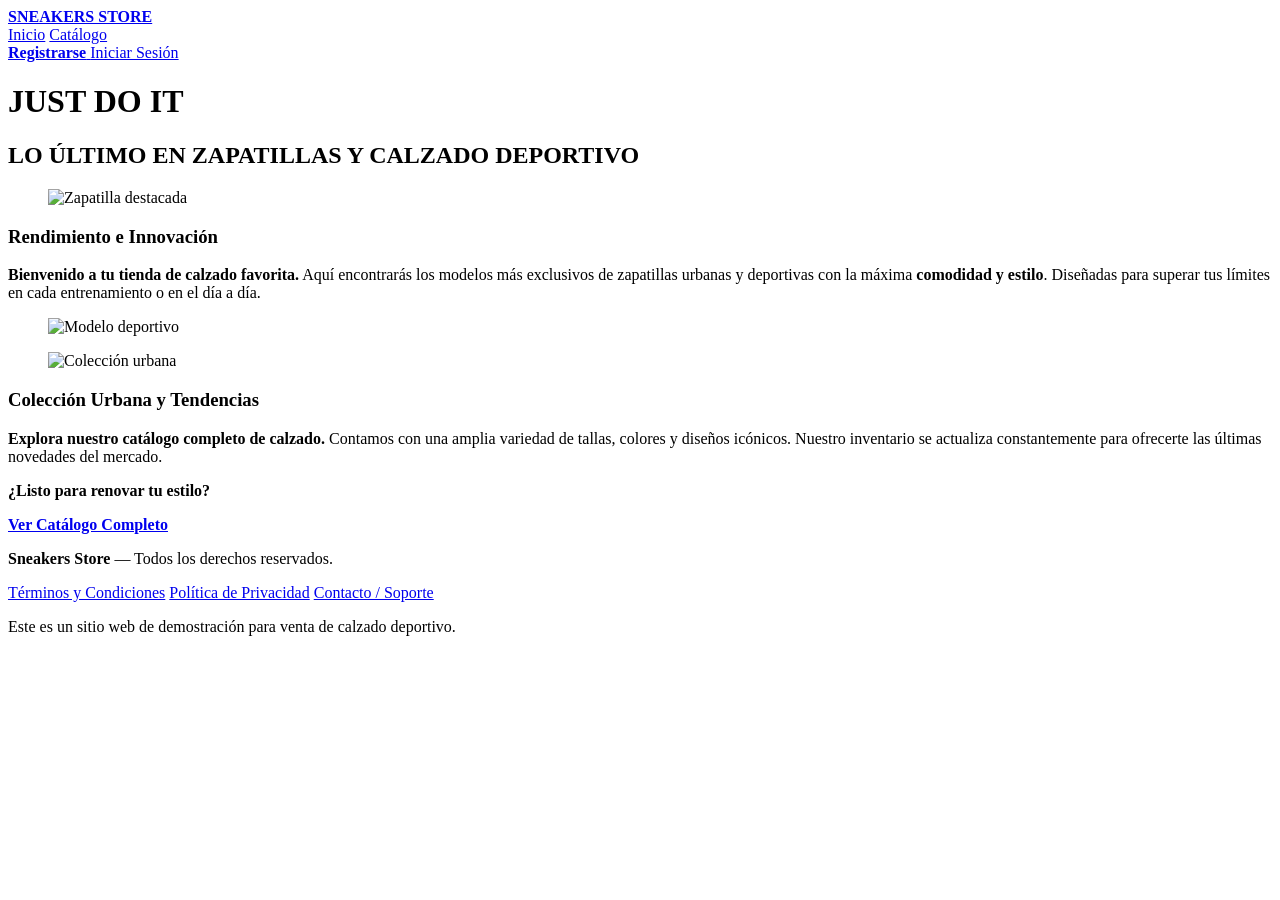
==== index.html @ 711deb2b "agrege pages, scripts, stilos , imagenes" ====
<!DOCTYPE html>
<html lang="es">

<head>
  <meta charset="UTF-8">
  <meta name="viewport" content="width=device-width, initial-scale=1.0">
  <title>SNEAKERS STORE - Zapatillas Urbanas y Deportivas</title>
  <link rel="stylesheet" href="styles/bulma.css">
  <link rel="stylesheet" href="styles/estilos.css">
</head>

<body>

  <header class="section pb-2">

    <!-- Barra de navegación superior -->
    <nav class="navbar" role="navigation" aria-label="main navigation">
      <div class="navbar-brand">
        <a class="navbar-item" href="index.html">
          <strong>SNEAKERS STORE</strong>
        </a>
      </div>

      <div class="navbar-menu is-active">
        <div class="navbar-start">
          <a href="index.html" class="navbar-item">Inicio</a>
          <a href="pages/tienda.html" class="navbar-item">Catálogo</a>
        </div>

        <div class="navbar-end">  
          <div class="buttons">
            <!-- Botón de Registro -->
            <a href="pages/register.html" class="button is-dark">
              <strong>Registrarse</strong>
            </a>
            <!-- Botón de Ingreso -->
            <a href="pages/login.html" class="button is-light">
              Iniciar Sesión
            </a>
          </div>
        </div>
      </div>
    </nav>

    <div class="mt-4">
      <h1 class="title has-text-dark has-text-centered is-size-1">
        JUST DO IT
      </h1>
      <h2 class="subtitle has-text-centered has-text-grey">
        LO ÚLTIMO EN ZAPATILLAS Y CALZADO DEPORTIVO
      </h2>
    </div>

    <!-- Banner Principal -->
    <div class="column has-text-centered is-10 is-offset-1">
      <figure class="image is-inline-block">
        <img src="images/imagen1.webp" alt="Zapatilla destacada" style="max-width: 600px;">
      </figure>
    </div>

  </header>

  <main class="container px-4">

    <!-- Primer Bloque: Texto a la izquierda, Imagen a la derecha -->
    <div class="columns is-vcentered my-5">
      <div class="column is-6">
        <div class="field">
          <h3 class="title is-4">Rendimiento e Innovación</h3>
          <p class="is-size-5">
            <strong>Bienvenido a tu tienda de calzado favorita.</strong>
            Aquí encontrarás los modelos más exclusivos de zapatillas urbanas y deportivas con la máxima
            <strong class="has-text-danger">comodidad y estilo</strong>. Diseñadas para superar tus límites
            en cada entrenamiento o en el día a día.
          </p>
        </div>
      </div>

      <div class="column is-6">
        <figure class="image is-4by3">
          <img src="images/imagen2.webp" alt="Modelo deportivo">
        </figure>
      </div>
    </div>

    <!-- Segundo Bloque: Imagen a la izquierda, Texto a la derecha -->
    <div class="columns is-vcentered my-5">
      <div class="column is-6">
        <figure class="image is-4by3">
          <img src="images/chaos.webp" alt="Colección urbana">
        </figure>
      </div>

      <div class="column is-6">
        <div class="field">
          <h3 class="title is-4">Colección Urbana y Tendencias</h3>
          <p class="is-size-5">
            <strong>Explora nuestro catálogo completo de calzado.</strong>
            Contamos con una amplia variedad de tallas, colores y diseños icónicos. Nuestro inventario se actualiza constantemente para ofrecerte las últimas novedades del mercado.
          </p>
        </div>
      </div>
    </div>

    <!-- Llamado a la acción -->
    <div class="columns is-centered my-6">
      <div class="column is-6 has-text-centered">
        <p class="mb-4 is-size-4">
          <strong>¿Listo para renovar tu estilo?</strong>
        </p>

        <div class="buttons is-centered">
          <a href="pages/tienda.html" class="button is-dark is-large is-rounded">
            <strong>Ver Catálogo Completo</strong>
          </a>
        </div>
      </div>
    </div>

  </main>

  <footer class="footer mt-6">
    <div class="content has-text-centered">
      <p>
        <strong>Sneakers Store</strong> — Todos los derechos reservados.
      </p>

      <!-- Enlaces directos -->
      <div class="buttons is-centered mt-2">
        <a class="button is-small is-ghost" href="#">Términos y Condiciones</a>
        <a class="button is-small is-ghost" href="#">Política de Privacidad</a>
        <a class="button is-small is-ghost" href="#">Contacto / Soporte</a>
      </div>

      <p class="is-size-7 has-text-grey mt-2">
        Este es un sitio web de demostración para venta de calzado deportivo.
      </p>
    </div>
  </footer>

  <script src="scripts/scripts.js"></script>
</body>
</html>
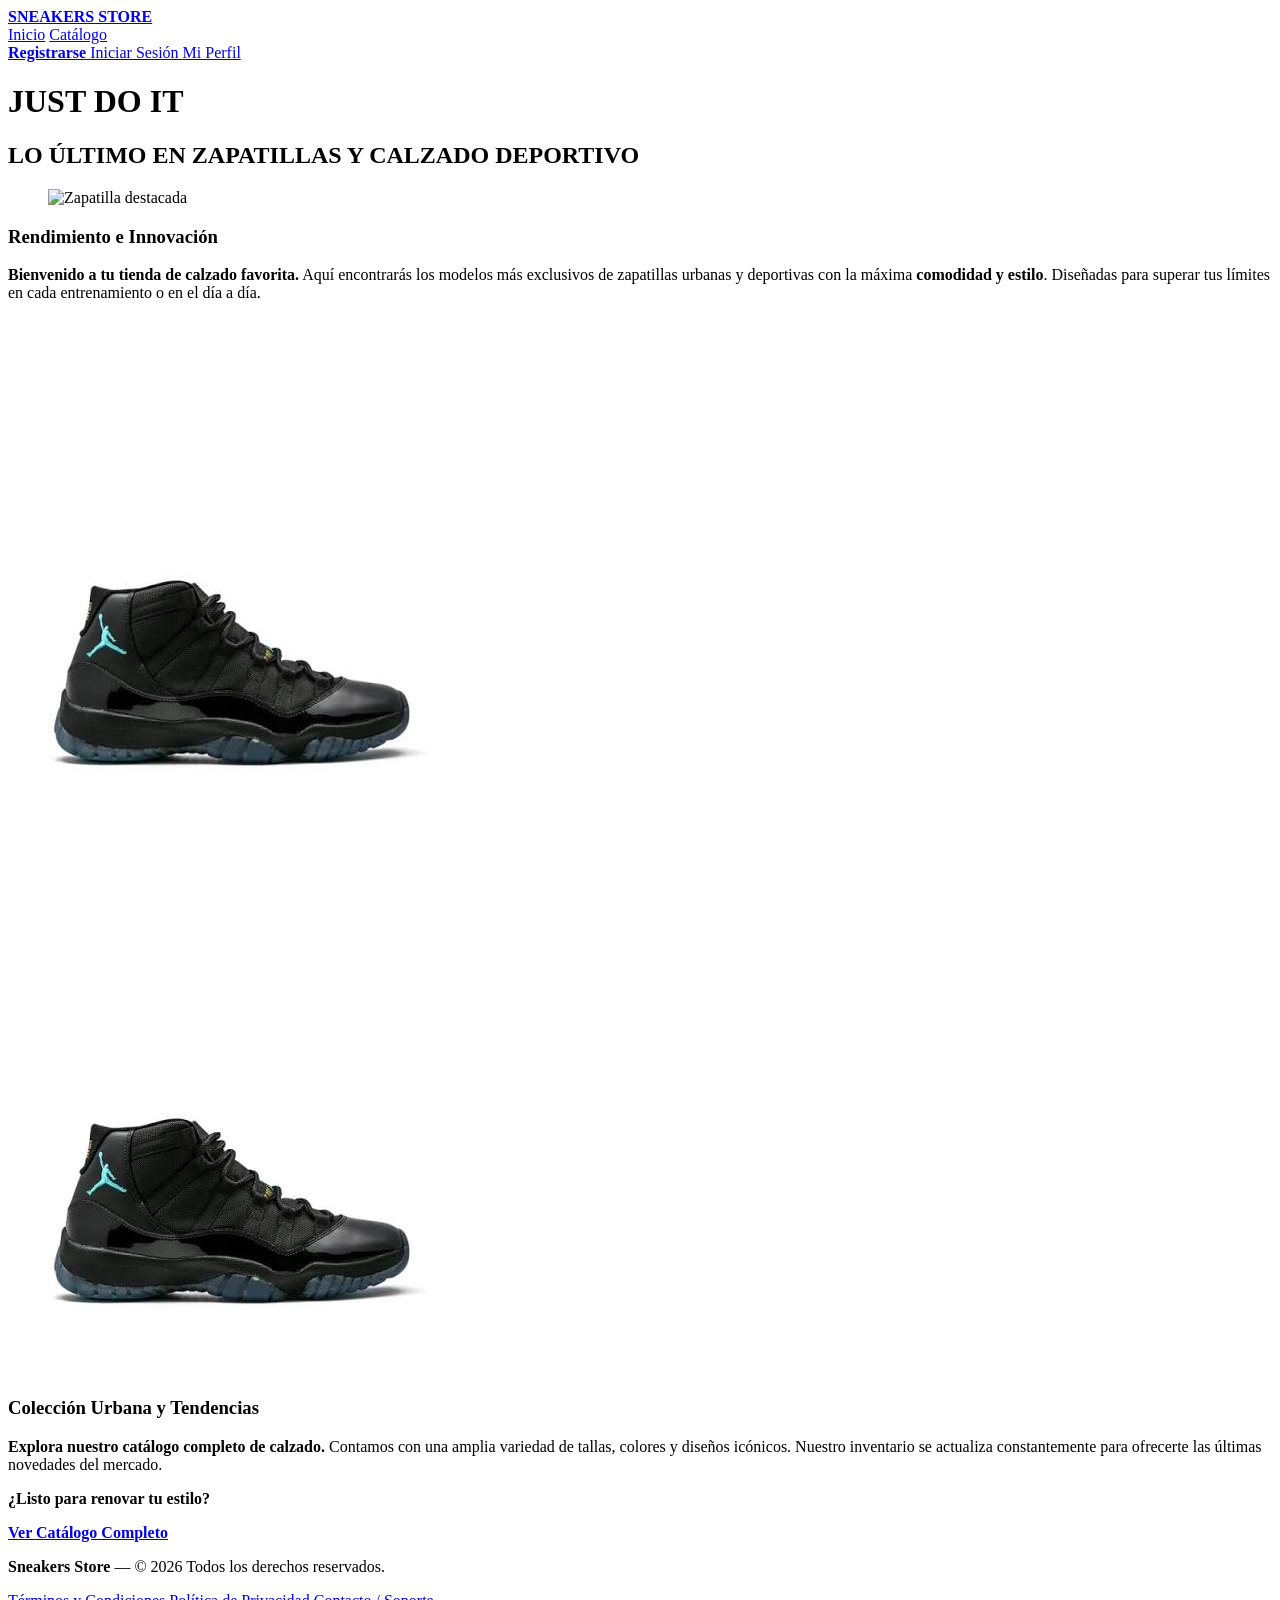
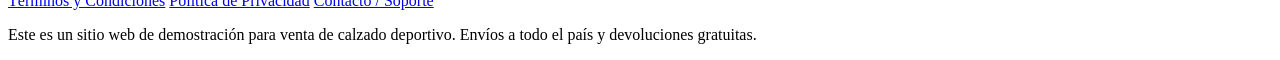
==== commit 5ab28f9f: "ajuste scripts" ====
--- a/index.html
+++ b/index.html
@@ -13,34 +13,7 @@
 
   <header class="section pb-2">
 
-    <!-- Barra de navegación superior -->
-    <nav class="navbar" role="navigation" aria-label="main navigation">
-      <div class="navbar-brand">
-        <a class="navbar-item" href="index.html">
-          <strong>SNEAKERS STORE</strong>
-        </a>
-      </div>
-
-      <div class="navbar-menu is-active">
-        <div class="navbar-start">
-          <a href="index.html" class="navbar-item">Inicio</a>
-          <a href="pages/tienda.html" class="navbar-item">Catálogo</a>
-        </div>
-
-        <div class="navbar-end">  
-          <div class="buttons">
-            <!-- Botón de Registro -->
-            <a href="pages/register.html" class="button is-dark">
-              <strong>Registrarse</strong>
-            </a>
-            <!-- Botón de Ingreso -->
-            <a href="pages/login.html" class="button is-light">
-              Iniciar Sesión
-            </a>
-          </div>
-        </div>
-      </div>
-    </nav>
+    <div id="header-container"></div>
 
     <div class="mt-4">
       <h1 class="title has-text-dark has-text-centered is-size-1">
@@ -78,7 +51,7 @@
 
       <div class="column is-6">
         <figure class="image is-4by3">
-          <img src="images/imagen2.webp" alt="Modelo deportivo">
+          <img src="../imagen/retro11.jpg" alt="Modelo deportivo">
         </figure>
       </div>
     </div>
@@ -87,7 +60,7 @@
     <div class="columns is-vcentered my-5">
       <div class="column is-6">
         <figure class="image is-4by3">
-          <img src="images/chaos.webp" alt="Colección urbana">
+          <img src="../imagen/retro11.jpg" alt="Colección urbana">
         </figure>
       </div>
 
@@ -119,25 +92,10 @@
 
   </main>
 
-  <footer class="footer mt-6">
-    <div class="content has-text-centered">
-      <p>
-        <strong>Sneakers Store</strong> — Todos los derechos reservados.
-      </p>
+  <div id="footer-container"></div>
 
-      <!-- Enlaces directos -->
-      <div class="buttons is-centered mt-2">
-        <a class="button is-small is-ghost" href="#">Términos y Condiciones</a>
-        <a class="button is-small is-ghost" href="#">Política de Privacidad</a>
-        <a class="button is-small is-ghost" href="#">Contacto / Soporte</a>
-      </div>
-
-      <p class="is-size-7 has-text-grey mt-2">
-        Este es un sitio web de demostración para venta de calzado deportivo.
-      </p>
-    </div>
-  </footer>
-
+  <script src="scripts/header.js"></script>
+  <script src="scripts/footer.js"></script>
   <script src="scripts/scripts.js"></script>
 </body>
 </html>
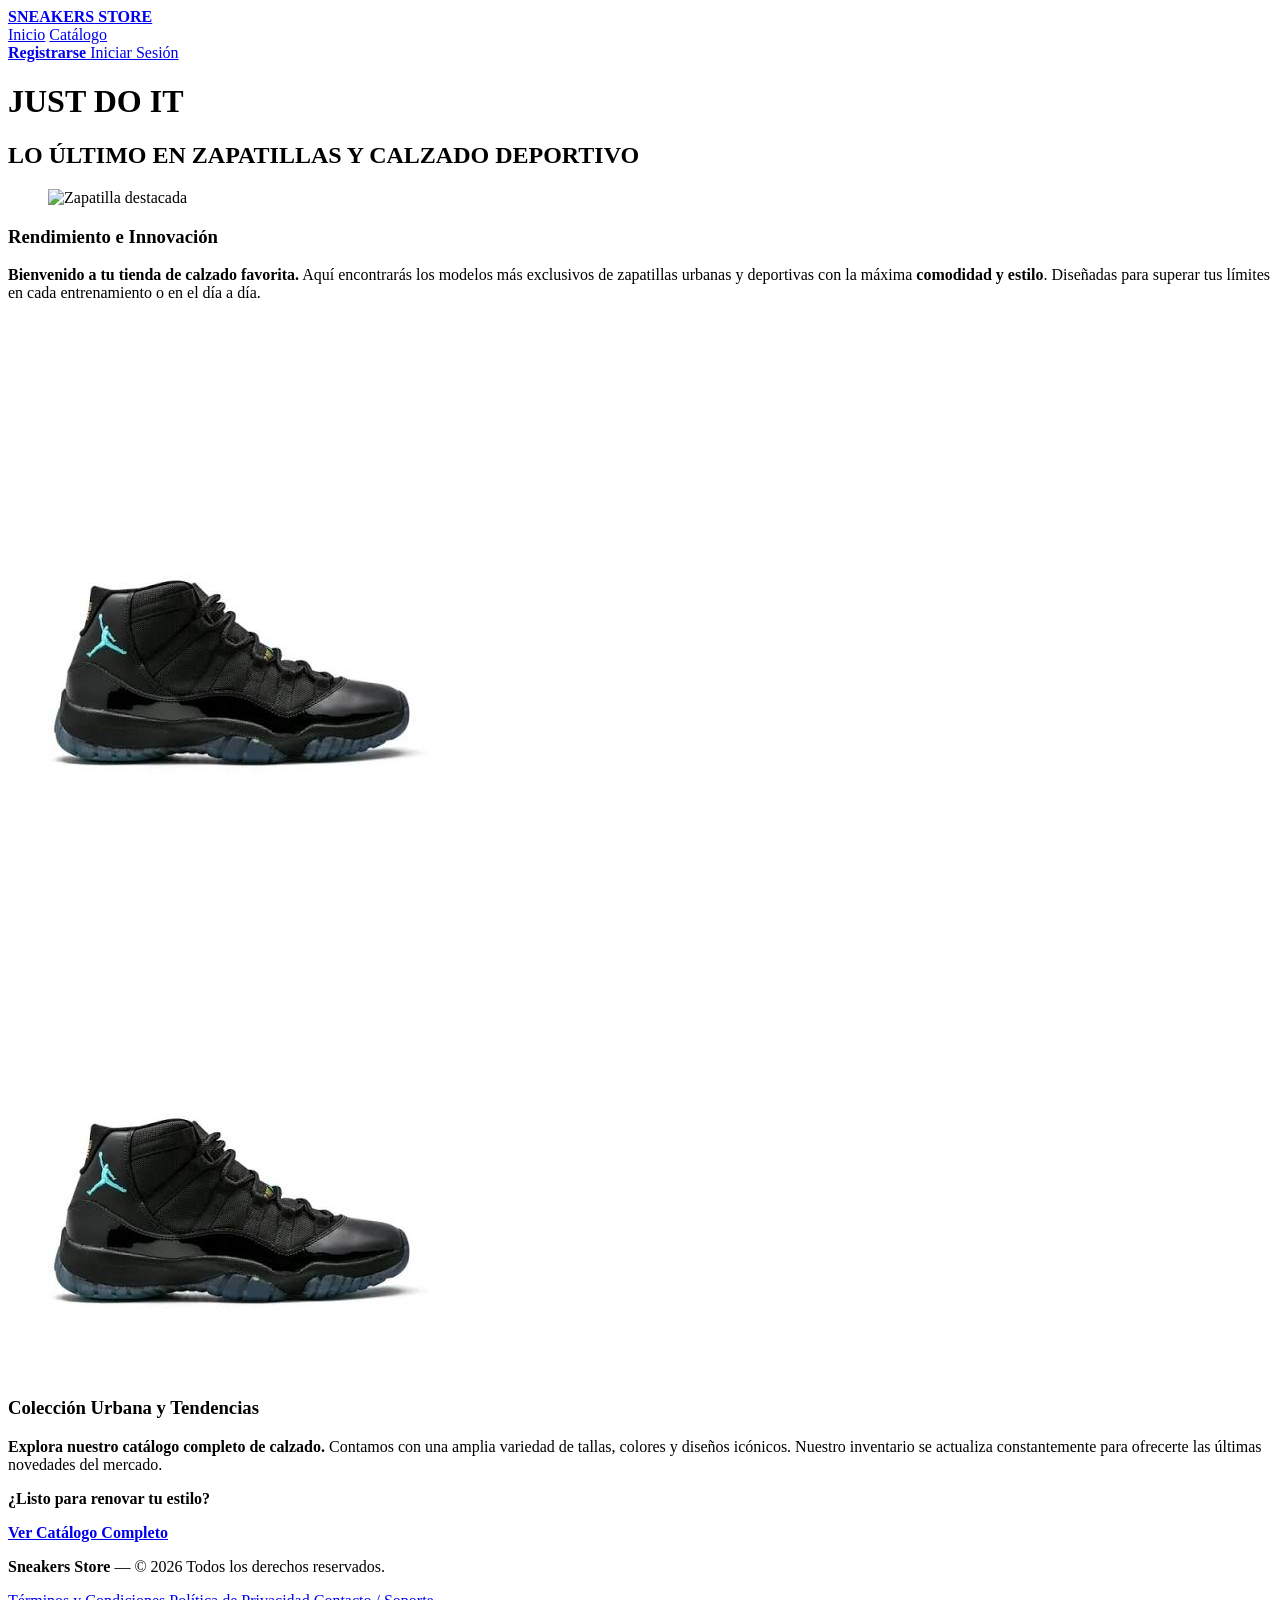
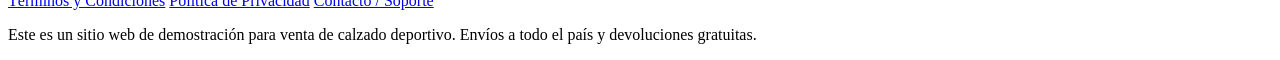
==== commit 968b1eab: "ajuste de json" ====
--- a/index.html
+++ b/index.html
@@ -51,7 +51,7 @@
 
       <div class="column is-6">
         <figure class="image is-4by3">
-          <img src="../imagen/retro11.jpg" alt="Modelo deportivo">
+          <img src="../imagenes/retro11.jpg" alt="Modelo deportivo">
         </figure>
       </div>
     </div>
@@ -60,7 +60,7 @@
     <div class="columns is-vcentered my-5">
       <div class="column is-6">
         <figure class="image is-4by3">
-          <img src="../imagen/retro11.jpg" alt="Colección urbana">
+          <img src="../imagenes/retro11.jpg" alt="Colección urbana">
         </figure>
       </div>
 
@@ -94,8 +94,8 @@
 
   <div id="footer-container"></div>
 
-  <script src="scripts/header.js"></script>
-  <script src="scripts/footer.js"></script>
+  <script src="components/header.js"></script>
+  <script src="components/footer.js"></script>
   <script src="scripts/scripts.js"></script>
 </body>
 </html>
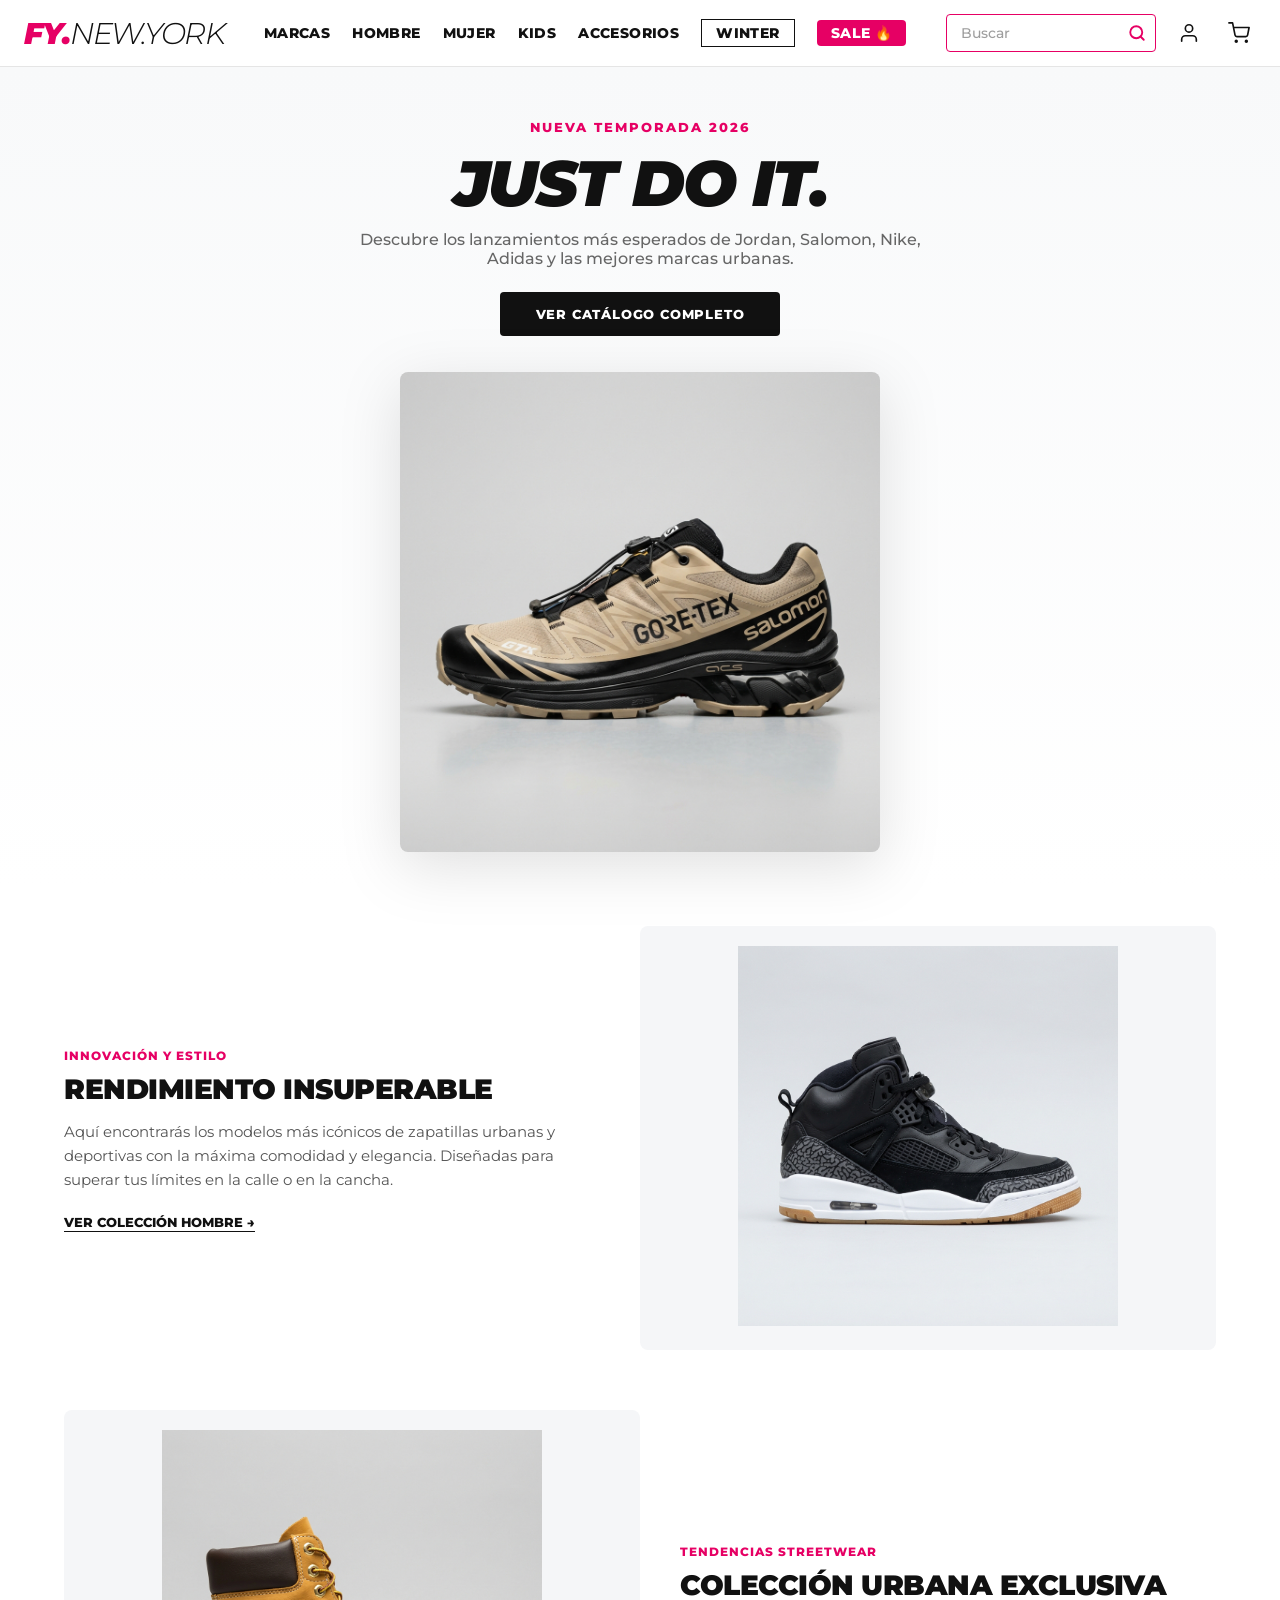
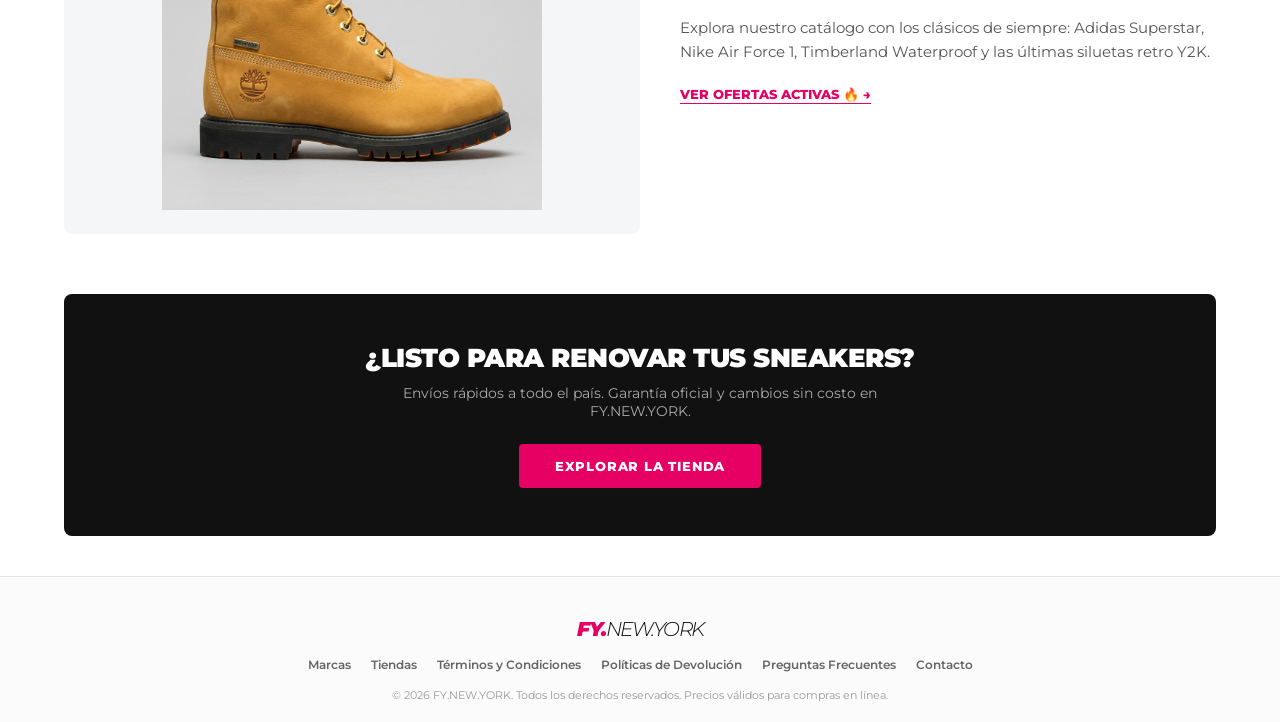
==== commit 0e2bde57: "le cambuie el formato" ====
--- a/index.html
+++ b/index.html
@@ -4,94 +4,89 @@
 <head>
   <meta charset="UTF-8">
   <meta name="viewport" content="width=device-width, initial-scale=1.0">
-  <title>SNEAKERS STORE - Zapatillas Urbanas y Deportivas</title>
-  <link rel="stylesheet" href="styles/bulma.css">
+  <title>FY.NEW.YORK - Zapatillas Urbanas y Calzado Exclusivo</title>
   <link rel="stylesheet" href="styles/estilos.css">
 </head>
 
 <body>
 
-  <header class="section pb-2">
+  <!-- Header dinámico (FY.NEW.YORK) -->
+  <div id="header-container"></div>
 
-    <div id="header-container"></div>
+  <!-- Hero Banner Principal -->
+  <section style="background: linear-gradient(180deg, #f8f9fa 0%, #ffffff 100%); padding: 50px 20px 30px; text-align: center;">
+    <div style="max-width: 900px; margin: 0 auto;">
+      <span style="font-size: 13px; font-weight: 800; letter-spacing: 2px; text-transform: uppercase; color: var(--pink-accent);">Nueva Temporada 2026</span>
+      <h1 style="font-size: clamp(36px, 6vw, 64px); font-weight: 900; font-style: italic; letter-spacing: -2px; text-transform: uppercase; margin: 8px 0; color: #111;">
+        JUST DO IT.
+      </h1>
+      <p style="font-size: 16px; color: #666; max-width: 600px; margin: 0 auto 24px; font-weight: 500;">
+        Descubre los lanzamientos más esperados de Jordan, Salomon, Nike, Adidas y las mejores marcas urbanas.
+      </p>
+      <div>
+        <a href="pages/tienda.html" style="display: inline-block; background: #111; color: #fff; padding: 14px 36px; border-radius: 4px; font-size: 13px; font-weight: 800; text-transform: uppercase; letter-spacing: 0.8px; transition: background 0.2s;" onmouseover="this.style.background='#e60064'" onmouseout="this.style.background='#111'">
+          Ver Catálogo Completo
+        </a>
+      </div>
+      <div style="margin-top: 36px;">
+        <img src="imagenes/salomon_xt6.jpg" alt="Salomon XT-6 GTX" style="max-width: 480px; width: 100%; border-radius: 8px; filter: drop-shadow(0 15px 30px rgba(0,0,0,0.12));">
+      </div>
+    </div>
+  </section>
 
-    <div class="mt-4">
-      <h1 class="title has-text-dark has-text-centered is-size-1">
-        JUST DO IT
-      </h1>
-      <h2 class="subtitle has-text-centered has-text-grey">
-        LO ÚLTIMO EN ZAPATILLAS Y CALZADO DEPORTIVO
-      </h2>
-    </div>
+  <!-- Showcase Blocks -->
+  <main style="max-width: 1200px; margin: 40px auto; padding: 0 24px;">
 
-    <!-- Banner Principal -->
-    <div class="column has-text-centered is-10 is-offset-1">
-      <figure class="image is-inline-block">
-        <img src="images/imagen1.webp" alt="Zapatilla destacada" style="max-width: 600px;">
-      </figure>
-    </div>
-
-  </header>
-
-  <main class="container px-4">
-
-    <!-- Primer Bloque: Texto a la izquierda, Imagen a la derecha -->
-    <div class="columns is-vcentered my-5">
-      <div class="column is-6">
-        <div class="field">
-          <h3 class="title is-4">Rendimiento e Innovación</h3>
-          <p class="is-size-5">
-            <strong>Bienvenido a tu tienda de calzado favorita.</strong>
-            Aquí encontrarás los modelos más exclusivos de zapatillas urbanas y deportivas con la máxima
-            <strong class="has-text-danger">comodidad y estilo</strong>. Diseñadas para superar tus límites
-            en cada entrenamiento o en el día a día.
-          </p>
-        </div>
+    <!-- Primer Bloque -->
+    <div style="display: flex; align-items: center; justify-content: space-between; gap: 40px; margin-bottom: 60px; flex-wrap: wrap;">
+      <div style="flex: 1; min-width: 280px;">
+        <span style="font-size: 12px; font-weight: 800; color: var(--pink-accent); text-transform: uppercase; letter-spacing: 1px;">Innovación y Estilo</span>
+        <h2 style="font-size: 28px; font-weight: 900; text-transform: uppercase; margin: 8px 0 14px; letter-spacing: -0.5px;">Rendimiento Insuperable</h2>
+        <p style="font-size: 15px; color: #555; line-height: 1.6; margin-bottom: 20px;">
+          Aquí encontrarás los modelos más icónicos de zapatillas urbanas y deportivas con la máxima comodidad y elegancia. Diseñadas para superar tus límites en la calle o en la cancha.
+        </p>
+        <a href="pages/tienda.html?filter=hombre" style="font-size: 13px; font-weight: 800; text-transform: uppercase; color: #111; text-decoration: underline; text-underline-offset: 4px;">
+          Ver colección hombre &rarr;
+        </a>
       </div>
-
-      <div class="column is-6">
-        <figure class="image is-4by3">
-          <img src="../imagenes/retro11.jpg" alt="Modelo deportivo">
-        </figure>
+      <div style="flex: 1; min-width: 280px; background: var(--bg-card); border-radius: 8px; padding: 20px; text-align: center;">
+        <img src="imagenes/jordan_spizike.jpg" alt="Jordan Spizike" style="max-width: 380px; width: 100%; object-fit: contain;">
       </div>
     </div>
 
-    <!-- Segundo Bloque: Imagen a la izquierda, Texto a la derecha -->
-    <div class="columns is-vcentered my-5">
-      <div class="column is-6">
-        <figure class="image is-4by3">
-          <img src="../imagenes/retro11.jpg" alt="Colección urbana">
-        </figure>
+    <!-- Segundo Bloque -->
+    <div style="display: flex; align-items: center; justify-content: space-between; gap: 40px; margin-bottom: 60px; flex-wrap: wrap; flex-direction: row-reverse;">
+      <div style="flex: 1; min-width: 280px;">
+        <span style="font-size: 12px; font-weight: 800; color: var(--pink-accent); text-transform: uppercase; letter-spacing: 1px;">Tendencias Streetwear</span>
+        <h2 style="font-size: 28px; font-weight: 900; text-transform: uppercase; margin: 8px 0 14px; letter-spacing: -0.5px;">Colección Urbana Exclusiva</h2>
+        <p style="font-size: 15px; color: #555; line-height: 1.6; margin-bottom: 20px;">
+          Explora nuestro catálogo con los clásicos de siempre: Adidas Superstar, Nike Air Force 1, Timberland Waterproof y las últimas siluetas retro Y2K.
+        </p>
+        <a href="pages/tienda.html?filter=sale" style="font-size: 13px; font-weight: 800; text-transform: uppercase; color: var(--pink-accent); text-decoration: underline; text-underline-offset: 4px;">
+          Ver ofertas activas 🔥 &rarr;
+        </a>
       </div>
-
-      <div class="column is-6">
-        <div class="field">
-          <h3 class="title is-4">Colección Urbana y Tendencias</h3>
-          <p class="is-size-5">
-            <strong>Explora nuestro catálogo completo de calzado.</strong>
-            Contamos con una amplia variedad de tallas, colores y diseños icónicos. Nuestro inventario se actualiza constantemente para ofrecerte las últimas novedades del mercado.
-          </p>
-        </div>
+      <div style="flex: 1; min-width: 280px; background: var(--bg-card); border-radius: 8px; padding: 20px; text-align: center;">
+        <img src="imagenes/timberland_boot.jpg" alt="Timberland Waterproof" style="max-width: 380px; width: 100%; object-fit: contain;">
       </div>
     </div>
 
-    <!-- Llamado a la acción -->
-    <div class="columns is-centered my-6">
-      <div class="column is-6 has-text-centered">
-        <p class="mb-4 is-size-4">
-          <strong>¿Listo para renovar tu estilo?</strong>
-        </p>
-
-        <div class="buttons is-centered">
-          <a href="pages/tienda.html" class="button is-dark is-large is-rounded">
-            <strong>Ver Catálogo Completo</strong>
-          </a>
-        </div>
-      </div>
+    <!-- Banner Newsletter / Call to Action -->
+    <div style="background: #111; color: #fff; padding: 48px 32px; border-radius: 8px; text-align: center; margin: 40px 0;">
+      <h3 style="font-size: 26px; font-weight: 900; text-transform: uppercase; letter-spacing: -0.5px; margin-bottom: 10px;">
+        ¿Listo para renovar tus sneakers?
+      </h3>
+      <p style="font-size: 14px; color: #aaa; max-width: 500px; margin: 0 auto 24px;">
+        Envíos rápidos a todo el país. Garantía oficial y cambios sin costo en FY.NEW.YORK.
+      </p>
+      <a href="pages/tienda.html" style="display: inline-block; background: var(--pink-accent); color: #fff; padding: 14px 36px; border-radius: 4px; font-size: 13px; font-weight: 800; text-transform: uppercase; letter-spacing: 0.8px;">
+        Explorar la Tienda
+      </a>
     </div>
 
   </main>
 
+  <!-- Footer dinámico -->
   <div id="footer-container"></div>
 
   <script src="components/header.js"></script>
--- a/styles/estilos.css
+++ b/styles/estilos.css
@@ -0,0 +1,1144 @@
+@import url('https://fonts.googleapis.com/css2?family=Montserrat:ital,wght@0,400;0,500;0,600;0,700;0,800;0,900;1,700;1,800;1,900&display=swap');
+
+/* ============================================================
+   DESIGN SYSTEM - FY.NEW.YORK
+   ============================================================ */
+:root {
+  --font-main: 'Montserrat', -apple-system, BlinkMacSystemFont, "Segoe UI", Roboto, sans-serif;
+  --bg-color: #ffffff;
+  --bg-card: #f5f6f8;
+  --text-dark: #111111;
+  --text-muted: #737373;
+  --text-light: #9e9e9e;
+  --border-color: #e5e5e5;
+  --border-dark: #111111;
+  --pink-accent: #e60064;
+  --pink-hover: #c40055;
+  --sale-badge: #e60064;
+  --shadow-subtle: 0 4px 20px rgba(0, 0, 0, 0.06);
+  --shadow-hover: 0 8px 30px rgba(0, 0, 0, 0.12);
+  --transition: all 0.25s cubic-bezier(0.2, 0.8, 0.2, 1);
+}
+
+* {
+  box-sizing: border-box;
+  margin: 0;
+  padding: 0;
+}
+
+body {
+  background-color: var(--bg-color) !important;
+  color: var(--text-dark) !important;
+  font-family: var(--font-main) !important;
+  min-height: 100vh;
+  -webkit-font-smoothing: antialiased;
+  -moz-osx-font-smoothing: grayscale;
+}
+
+a {
+  color: inherit;
+  text-decoration: none;
+}
+
+/* ============================================================
+   HEADER & NAVBAR (FY.NEW.YORK STYLE)
+   ============================================================ */
+.site-header {
+  background: #ffffff;
+  border-bottom: 1px solid var(--border-color);
+  position: sticky;
+  top: 0;
+  z-index: 1000;
+  width: 100%;
+}
+
+.header-top-banner {
+  background: #111111;
+  color: #ffffff;
+  font-size: 11px;
+  font-weight: 600;
+  letter-spacing: 0.8px;
+  text-transform: uppercase;
+  text-align: center;
+  padding: 6px 12px;
+}
+
+.header-container {
+  max-width: 1680px;
+  margin: 0 auto;
+  padding: 14px 24px;
+  display: flex;
+  align-items: center;
+  justify-content: space-between;
+  gap: 20px;
+}
+
+/* Logo */
+.logo-container {
+  display: flex;
+  align-items: center;
+  text-decoration: none;
+}
+
+.brand-logo {
+  font-size: 30px;
+  font-weight: 900;
+  font-style: italic;
+  letter-spacing: -1.5px;
+  color: #111111;
+  text-transform: uppercase;
+  display: flex;
+  align-items: center;
+  user-select: none;
+}
+
+.brand-logo .logo-part-fy {
+  font-weight: 900;
+  font-style: italic;
+  color: var(--pink-accent);
+  margin-right: 0px;
+  letter-spacing: -1px;
+}
+
+.brand-logo .logo-part-ny {
+  font-weight: 300;
+  font-style: italic;
+  letter-spacing: -1.5px;
+  color: #111111;
+}
+
+/* Nav Menu */
+.nav-menu {
+  display: flex;
+  align-items: center;
+  gap: 22px;
+  list-style: none;
+}
+
+.nav-link {
+  font-size: 13.5px;
+  font-weight: 800;
+  text-transform: uppercase;
+  letter-spacing: 0.4px;
+  color: #111111;
+  position: relative;
+  transition: color var(--transition);
+  cursor: pointer;
+  background: none;
+  border: none;
+  font-family: inherit;
+  padding: 4px 0;
+}
+
+.nav-link:hover {
+  color: var(--pink-accent);
+}
+
+.nav-link.active {
+  color: var(--pink-accent);
+}
+
+.nav-link.active::after {
+  content: '';
+  position: absolute;
+  bottom: -2px;
+  left: 0;
+  width: 100%;
+  height: 2px;
+  background-color: var(--pink-accent);
+}
+
+/* Winter Box Button */
+.nav-btn-winter {
+  border: 1.5px solid #111111 !important;
+  padding: 5px 14px !important;
+  font-weight: 800 !important;
+  text-transform: uppercase;
+  transition: var(--transition) !important;
+}
+
+.nav-btn-winter:hover,
+.nav-btn-winter.active {
+  background-color: #111111 !important;
+  color: #ffffff !important;
+}
+
+/* Sale Badge Button */
+.nav-btn-sale {
+  background-color: var(--sale-badge) !important;
+  color: #ffffff !important;
+  padding: 5px 14px !important;
+  font-weight: 800 !important;
+  text-transform: uppercase;
+  border-radius: 4px;
+  border: none !important;
+  display: inline-flex;
+  align-items: center;
+  gap: 4px;
+  transition: var(--transition) !important;
+}
+
+.nav-btn-sale:hover,
+.nav-btn-sale.active {
+  background-color: var(--pink-hover) !important;
+  transform: translateY(-1px);
+  box-shadow: 0 4px 12px rgba(230, 0, 100, 0.35);
+}
+
+/* Header Utilities (Search, Account, Cart) */
+.header-actions {
+  display: flex;
+  align-items: center;
+  gap: 16px;
+}
+
+/* Search Bar */
+.search-wrapper {
+  position: relative;
+  display: flex;
+  align-items: center;
+}
+
+.search-input {
+  width: 210px;
+  height: 38px;
+  padding: 0 38px 0 14px;
+  font-size: 13.5px;
+  font-family: inherit;
+  color: #111111;
+  border: 1.5px solid var(--pink-accent);
+  border-radius: 4px;
+  outline: none;
+  transition: width 0.3s ease, box-shadow 0.2s ease;
+  background: #ffffff;
+}
+
+.search-input:focus {
+  width: 250px;
+  box-shadow: 0 0 0 3px rgba(230, 0, 100, 0.15);
+}
+
+.search-input::placeholder {
+  color: #9e9e9e;
+  font-weight: 500;
+}
+
+.search-icon-btn {
+  position: absolute;
+  right: 10px;
+  background: none;
+  border: none;
+  cursor: pointer;
+  display: flex;
+  align-items: center;
+  justify-content: center;
+  color: var(--pink-accent);
+}
+
+/* Utility Action Icons */
+.action-icon-btn {
+  background: none;
+  border: none;
+  cursor: pointer;
+  padding: 6px;
+  display: flex;
+  align-items: center;
+  justify-content: center;
+  color: #111111;
+  position: relative;
+  transition: var(--transition);
+}
+
+.action-icon-btn:hover {
+  transform: scale(1.08);
+}
+
+.cart-counter {
+  position: absolute;
+  top: 0px;
+  right: -2px;
+  background-color: var(--pink-accent);
+  color: #ffffff;
+  font-size: 10px;
+  font-weight: 800;
+  width: 18px;
+  height: 18px;
+  border-radius: 50%;
+  display: flex;
+  align-items: center;
+  justify-content: center;
+  box-shadow: 0 2px 5px rgba(0,0,0,0.2);
+}
+
+/* ============================================================
+   MAIN CONTENT & LAYOUT
+   ============================================================ */
+.catalog-main {
+  max-width: 1680px;
+  margin: 0 auto;
+  padding: 24px 24px 60px 24px;
+}
+
+/* Filter Bar / Breadcrumb Status */
+.filter-status-bar {
+  display: flex;
+  align-items: center;
+  justify-content: space-between;
+  margin-bottom: 24px;
+  padding-bottom: 12px;
+  border-bottom: 1px solid #eeeeee;
+  flex-wrap: wrap;
+  gap: 12px;
+}
+
+.active-filter-title {
+  font-size: 14px;
+  font-weight: 700;
+  text-transform: uppercase;
+  color: #111111;
+  display: flex;
+  align-items: center;
+  gap: 8px;
+}
+
+.active-filter-badge {
+  background: #f0f0f0;
+  padding: 4px 10px;
+  border-radius: 20px;
+  font-size: 12px;
+  color: #444;
+}
+
+.clear-filter-btn {
+  background: none;
+  border: 1px solid #111;
+  padding: 5px 12px;
+  font-size: 12px;
+  font-weight: 700;
+  cursor: pointer;
+  border-radius: 4px;
+  transition: var(--transition);
+}
+
+.clear-filter-btn:hover {
+  background: #111;
+  color: #fff;
+}
+
+/* ============================================================
+   PRODUCT GRID (6 COLUMNS AS IN THE LINE SCREENSHOT)
+   ============================================================ */
+.product-grid {
+  display: grid;
+  grid-template-columns: repeat(6, 1fr);
+  gap: 24px 18px;
+}
+
+@media (max-width: 1400px) {
+  .product-grid {
+    grid-template-columns: repeat(5, 1fr);
+  }
+}
+
+@media (max-width: 1150px) {
+  .product-grid {
+    grid-template-columns: repeat(4, 1fr);
+  }
+}
+
+@media (max-width: 880px) {
+  .product-grid {
+    grid-template-columns: repeat(3, 1fr);
+    gap: 16px 12px;
+  }
+}
+
+@media (max-width: 620px) {
+  .product-grid {
+    grid-template-columns: repeat(2, 1fr);
+    gap: 14px 10px;
+  }
+  
+  .header-container {
+    padding: 10px 14px;
+  }
+  
+  .nav-menu {
+    overflow-x: auto;
+    white-space: nowrap;
+    padding-bottom: 6px;
+    gap: 14px;
+  }
+  
+  .search-input {
+    width: 140px;
+  }
+  .search-input:focus {
+    width: 170px;
+  }
+}
+
+/* ============================================================
+   PRODUCT CARD COMPONENT
+   ============================================================ */
+.product-card {
+  display: flex;
+  flex-direction: column;
+  background: #ffffff;
+  position: relative;
+  transition: transform 0.2s ease, box-shadow 0.2s ease;
+  cursor: pointer;
+}
+
+.product-card:hover .card-img {
+  transform: scale(1.05);
+}
+
+.product-card:hover .quick-add-btn {
+  opacity: 1;
+  transform: translateY(0);
+}
+
+/* Image Container */
+.card-img-container {
+  position: relative;
+  width: 100%;
+  aspect-ratio: 1 / 1;
+  background-color: var(--bg-card);
+  border-radius: 2px;
+  overflow: hidden;
+  display: flex;
+  align-items: center;
+  justify-content: center;
+  padding: 14px;
+}
+
+.card-img {
+  width: 100%;
+  height: 100%;
+  object-fit: contain;
+  transition: transform 0.35s cubic-bezier(0.2, 0.8, 0.2, 1);
+  user-select: none;
+}
+
+/* Badges */
+.card-discount-badge {
+  position: absolute;
+  top: 10px;
+  left: 10px;
+  font-size: 11px;
+  font-weight: 700;
+  letter-spacing: 0.3px;
+  color: #111111;
+  background: transparent;
+  z-index: 2;
+  text-transform: uppercase;
+}
+
+/* Circular FY Exclusive Badge (FY.NEW.YORK) */
+.card-exclusive-badge {
+  position: absolute;
+  top: 10px;
+  left: 10px;
+  width: 46px;
+  height: 46px;
+  border: 1.5px solid #111111;
+  border-radius: 50%;
+  display: flex;
+  flex-direction: column;
+  align-items: center;
+  justify-content: center;
+  background: rgba(255, 255, 255, 0.85);
+  backdrop-filter: blur(4px);
+  z-index: 2;
+  box-shadow: 0 2px 6px rgba(0,0,0,0.08);
+}
+
+.badge-initials {
+  font-size: 14px;
+  font-weight: 900;
+  font-style: italic;
+  color: #111111;
+  line-height: 1;
+}
+
+.badge-text-curved {
+  font-size: 6.5px;
+  font-weight: 800;
+  letter-spacing: 0.5px;
+  text-transform: uppercase;
+  color: #111111;
+  margin-top: 1px;
+}
+
+/* Quick Add Button Hover Overlay */
+.quick-add-btn {
+  position: absolute;
+  bottom: 8px;
+  left: 8px;
+  right: 8px;
+  background: #111111;
+  color: #ffffff;
+  border: none;
+  padding: 9px 12px;
+  font-size: 11px;
+  font-weight: 700;
+  text-transform: uppercase;
+  letter-spacing: 0.5px;
+  border-radius: 3px;
+  opacity: 0;
+  transform: translateY(8px);
+  transition: opacity 0.25s ease, transform 0.25s ease, background-color 0.2s ease;
+  cursor: pointer;
+  z-index: 5;
+  display: flex;
+  align-items: center;
+  justify-content: center;
+  gap: 6px;
+}
+
+.quick-add-btn:hover {
+  background: var(--pink-accent);
+}
+
+/* Meta Row (Brand & Category/Colors) */
+.card-meta-row {
+  display: flex;
+  align-items: baseline;
+  justify-content: space-between;
+  margin-top: 10px;
+  gap: 6px;
+}
+
+.card-brand {
+  font-size: 11px;
+  font-weight: 800;
+  text-transform: uppercase;
+  letter-spacing: 0.4px;
+  color: #111111;
+}
+
+.card-subinfo {
+  font-size: 10.5px;
+  color: var(--text-muted);
+  font-weight: 500;
+  white-space: nowrap;
+}
+
+/* Product Title */
+.card-title {
+  font-size: 12.5px;
+  font-weight: 700;
+  color: #111111;
+  margin-top: 5px;
+  line-height: 1.35;
+  text-transform: uppercase;
+  display: -webkit-box;
+  -webkit-line-clamp: 2;
+  -webkit-box-orient: vertical;
+  overflow: hidden;
+  min-height: 34px;
+  transition: color 0.2s ease;
+}
+
+.product-card:hover .card-title {
+  color: var(--pink-accent);
+}
+
+/* Price Section */
+.card-price-row {
+  display: flex;
+  align-items: baseline;
+  gap: 8px;
+  margin-top: 6px;
+}
+
+.card-price-current {
+  font-size: 14px;
+  font-weight: 800;
+  color: #111111;
+}
+
+.card-price-original {
+  font-size: 12.5px;
+  font-weight: 500;
+  color: var(--text-light);
+  text-decoration: line-through;
+}
+
+/* ============================================================
+   CART DRAWER (SLIDE OVER)
+   ============================================================ */
+.cart-overlay {
+  position: fixed;
+  top: 0;
+  left: 0;
+  width: 100vw;
+  height: 100vh;
+  background: rgba(0, 0, 0, 0.45);
+  backdrop-filter: blur(2px);
+  z-index: 2000;
+  opacity: 0;
+  visibility: hidden;
+  transition: opacity 0.3s ease, visibility 0.3s ease;
+}
+
+.cart-overlay.active {
+  opacity: 1;
+  visibility: visible;
+}
+
+.cart-drawer {
+  position: fixed;
+  top: 0;
+  right: -420px;
+  width: 100%;
+  max-width: 400px;
+  height: 100vh;
+  background: #ffffff;
+  z-index: 2001;
+  box-shadow: -5px 0 25px rgba(0,0,0,0.15);
+  display: flex;
+  flex-direction: column;
+  transition: right 0.35s cubic-bezier(0.2, 0.8, 0.2, 1);
+}
+
+.cart-drawer.active {
+  right: 0;
+}
+
+.cart-header {
+  padding: 18px 20px;
+  border-bottom: 1px solid var(--border-color);
+  display: flex;
+  align-items: center;
+  justify-content: space-between;
+}
+
+.cart-title {
+  font-size: 16px;
+  font-weight: 800;
+  text-transform: uppercase;
+  letter-spacing: 0.5px;
+}
+
+.close-cart-btn {
+  background: none;
+  border: none;
+  font-size: 22px;
+  cursor: pointer;
+  color: #111111;
+  padding: 4px;
+  line-height: 1;
+}
+
+.cart-body {
+  flex: 1;
+  overflow-y: auto;
+  padding: 16px 20px;
+  display: flex;
+  flex-direction: column;
+  gap: 16px;
+}
+
+.cart-empty {
+  margin: auto;
+  text-align: center;
+  color: var(--text-muted);
+}
+
+.cart-item {
+  display: flex;
+  gap: 14px;
+  align-items: center;
+  padding-bottom: 14px;
+  border-bottom: 1px solid #f0f0f0;
+}
+
+.cart-item-img {
+  width: 70px;
+  height: 70px;
+  background: var(--bg-card);
+  border-radius: 4px;
+  object-fit: contain;
+  padding: 4px;
+}
+
+.cart-item-info {
+  flex: 1;
+}
+
+.cart-item-title {
+  font-size: 12px;
+  font-weight: 700;
+  text-transform: uppercase;
+  color: #111;
+  line-height: 1.3;
+}
+
+.cart-item-meta {
+  font-size: 11px;
+  color: var(--text-muted);
+  margin-top: 2px;
+}
+
+.cart-item-price {
+  font-size: 13px;
+  font-weight: 800;
+  color: #111;
+  margin-top: 4px;
+}
+
+.cart-item-qty {
+  display: flex;
+  align-items: center;
+  gap: 8px;
+  margin-top: 6px;
+}
+
+.qty-btn {
+  width: 22px;
+  height: 22px;
+  background: #f0f0f0;
+  border: none;
+  border-radius: 3px;
+  font-weight: 700;
+  cursor: pointer;
+}
+
+.qty-val {
+  font-size: 12px;
+  font-weight: 700;
+}
+
+.cart-item-remove {
+  background: none;
+  border: none;
+  color: #999;
+  cursor: pointer;
+  font-size: 16px;
+  padding: 4px;
+}
+.cart-item-remove:hover {
+  color: var(--pink-accent);
+}
+
+.cart-footer {
+  padding: 18px 20px;
+  border-top: 1px solid var(--border-color);
+  background: #fafafa;
+}
+
+.cart-subtotal-row {
+  display: flex;
+  justify-content: space-between;
+  align-items: center;
+  margin-bottom: 14px;
+}
+
+.subtotal-label {
+  font-size: 14px;
+  font-weight: 600;
+  color: #444;
+}
+
+.subtotal-amount {
+  font-size: 18px;
+  font-weight: 900;
+  color: #111;
+}
+
+.checkout-btn {
+  width: 100%;
+  background: #111111;
+  color: #ffffff;
+  border: none;
+  padding: 14px;
+  font-size: 13px;
+  font-weight: 800;
+  text-transform: uppercase;
+  letter-spacing: 0.8px;
+  border-radius: 4px;
+  cursor: pointer;
+  transition: background-color 0.2s ease;
+}
+
+.checkout-btn:hover {
+  background: var(--pink-accent);
+}
+
+/* ============================================================
+   MODAL QUICK VIEW / SIZE PICKER
+   ============================================================ */
+.modal-overlay {
+  position: fixed;
+  top: 0;
+  left: 0;
+  width: 100vw;
+  height: 100vh;
+  background: rgba(0, 0, 0, 0.5);
+  backdrop-filter: blur(4px);
+  z-index: 2100;
+  display: flex;
+  align-items: center;
+  justify-content: center;
+  opacity: 0;
+  visibility: hidden;
+  transition: opacity 0.3s ease, visibility 0.3s ease;
+  padding: 16px;
+}
+
+.modal-overlay.active {
+  opacity: 1;
+  visibility: visible;
+}
+
+.modal-card {
+  background: #ffffff;
+  max-width: 780px;
+  width: 100%;
+  border-radius: 8px;
+  overflow: hidden;
+  display: flex;
+  position: relative;
+  box-shadow: 0 15px 40px rgba(0,0,0,0.25);
+  animation: modalPop 0.3s cubic-bezier(0.2, 0.8, 0.2, 1);
+}
+
+@keyframes modalPop {
+  from { transform: scale(0.95); opacity: 0; }
+  to { transform: scale(1); opacity: 1; }
+}
+
+@media (max-width: 680px) {
+  .modal-card {
+    flex-direction: column;
+    max-height: 90vh;
+    overflow-y: auto;
+  }
+}
+
+.modal-close-btn {
+  position: absolute;
+  top: 12px;
+  right: 14px;
+  background: #ffffff;
+  border: 1px solid #e0e0e0;
+  border-radius: 50%;
+  width: 32px;
+  height: 32px;
+  display: flex;
+  align-items: center;
+  justify-content: center;
+  font-size: 18px;
+  cursor: pointer;
+  z-index: 10;
+}
+
+.modal-img-col {
+  flex: 1.1;
+  background: var(--bg-card);
+  display: flex;
+  align-items: center;
+  justify-content: center;
+  padding: 30px;
+}
+
+.modal-img {
+  width: 100%;
+  max-height: 320px;
+  object-fit: contain;
+}
+
+.modal-info-col {
+  flex: 1.2;
+  padding: 32px 28px;
+  display: flex;
+  flex-direction: column;
+}
+
+.modal-brand {
+  font-size: 12px;
+  font-weight: 800;
+  text-transform: uppercase;
+  letter-spacing: 0.6px;
+  color: var(--text-muted);
+}
+
+.modal-title {
+  font-size: 18px;
+  font-weight: 800;
+  text-transform: uppercase;
+  line-height: 1.3;
+  margin-top: 4px;
+  color: #111;
+}
+
+.modal-price-row {
+  display: flex;
+  align-items: baseline;
+  gap: 10px;
+  margin: 12px 0 16px 0;
+}
+
+.modal-price-current {
+  font-size: 20px;
+  font-weight: 900;
+  color: #111;
+}
+
+.modal-price-original {
+  font-size: 15px;
+  color: var(--text-light);
+  text-decoration: line-through;
+}
+
+.modal-desc {
+  font-size: 13px;
+  color: #555;
+  line-height: 1.5;
+  margin-bottom: 20px;
+}
+
+.modal-sizes-label {
+  font-size: 12px;
+  font-weight: 700;
+  text-transform: uppercase;
+  margin-bottom: 8px;
+}
+
+.sizes-grid {
+  display: flex;
+  flex-wrap: wrap;
+  gap: 8px;
+  margin-bottom: 24px;
+}
+
+.size-pill {
+  padding: 8px 14px;
+  border: 1px solid #ccc;
+  background: #fff;
+  border-radius: 4px;
+  font-size: 12px;
+  font-weight: 700;
+  cursor: pointer;
+  transition: var(--transition);
+}
+
+.size-pill:hover,
+.size-pill.selected {
+  border-color: #111;
+  background: #111;
+  color: #fff;
+}
+
+.modal-add-btn {
+  background: #111111;
+  color: #ffffff;
+  border: none;
+  padding: 14px;
+  font-size: 13px;
+  font-weight: 800;
+  text-transform: uppercase;
+  letter-spacing: 0.8px;
+  border-radius: 4px;
+  cursor: pointer;
+  margin-top: auto;
+  transition: background-color 0.2s ease;
+}
+
+.modal-add-btn:hover {
+  background: var(--pink-accent);
+}
+
+/* ============================================================
+   TOAST NOTIFICATION
+   ============================================================ */
+.toast-container {
+  position: fixed;
+  bottom: 24px;
+  right: 24px;
+  z-index: 3000;
+  display: flex;
+  flex-direction: column;
+  gap: 10px;
+}
+
+.toast {
+  background: #111111;
+  color: #ffffff;
+  padding: 12px 18px;
+  border-radius: 4px;
+  font-size: 13px;
+  font-weight: 600;
+  box-shadow: 0 5px 15px rgba(0,0,0,0.2);
+  display: flex;
+  align-items: center;
+  gap: 10px;
+  animation: slideInToast 0.3s ease;
+}
+
+.toast.toast-pink {
+  border-left: 4px solid var(--pink-accent);
+}
+
+@keyframes slideInToast {
+  from { transform: translateX(50px); opacity: 0; }
+  to { transform: translateX(0); opacity: 1; }
+}
+
+/* ============================================================
+   FOOTER (MINIMALIST & CLEAN)
+   ============================================================ */
+.site-footer {
+  background: #fbfbfb;
+  border-top: 1px solid var(--border-color);
+  padding: 40px 24px 20px 24px;
+  color: #555555;
+  font-size: 12px;
+}
+
+.footer-content {
+  max-width: 1680px;
+  margin: 0 auto;
+  display: flex;
+  flex-direction: column;
+  align-items: center;
+  gap: 16px;
+  text-align: center;
+}
+
+.footer-links {
+  display: flex;
+  gap: 20px;
+  flex-wrap: wrap;
+  justify-content: center;
+}
+
+.footer-links a {
+  color: #666;
+  font-weight: 600;
+  transition: color 0.2s ease;
+}
+
+.footer-links a:hover {
+  color: var(--pink-accent);
+}
+
+/* ============================================================
+   FORM & AUTH UTILITIES (LOGIN & REGISTRO)
+   ============================================================ */
+.container {
+  max-width: 1200px;
+  margin: 0 auto;
+  padding: 0 20px;
+}
+
+.box {
+  background: #ffffff;
+  border: 1px solid var(--border-color);
+  border-radius: 6px;
+  padding: 32px;
+  box-shadow: var(--shadow-subtle);
+  max-width: 440px;
+  margin: 20px auto;
+}
+
+.field {
+  margin-bottom: 20px;
+}
+
+.field:last-child {
+  margin-bottom: 0;
+}
+
+.label {
+  display: block;
+  font-size: 11.5px;
+  font-weight: 800;
+  text-transform: uppercase;
+  letter-spacing: 0.5px;
+  color: #222;
+  margin-bottom: 8px;
+}
+
+.control {
+  position: relative;
+}
+
+.input {
+  width: 100%;
+  height: 44px;
+  padding: 0 14px;
+  font-size: 14px;
+  font-family: inherit;
+  color: #111;
+  background: #fff;
+  border: 1.5px solid #dcdcdc;
+  border-radius: 4px;
+  outline: none;
+  transition: border-color 0.2s, box-shadow 0.2s;
+}
+
+.input:focus {
+  border-color: #111;
+  box-shadow: 0 0 0 3px rgba(0, 0, 0, 0.05);
+}
+
+.input.is-danger {
+  border-color: #e60064 !important;
+}
+
+.input.is-success {
+  border-color: #27ae60 !important;
+}
+
+.help {
+  font-size: 11.5px;
+  margin-top: 6px;
+  display: block;
+}
+
+.help.is-danger {
+  color: #e60064;
+  font-weight: 600;
+}
+
+.is-hidden {
+  display: none !important;
+}
+
+.button.is-dark {
+  display: block;
+  width: 100%;
+  background: #111111;
+  color: #ffffff;
+  border: none;
+  padding: 13px 20px;
+  font-size: 13px;
+  font-weight: 800;
+  text-transform: uppercase;
+  letter-spacing: 0.8px;
+  border-radius: 4px;
+  cursor: pointer;
+  text-align: center;
+  transition: background-color 0.2s ease, transform 0.15s ease;
+}
+
+.button.is-dark:hover {
+  background: var(--pink-accent) !important;
+  transform: translateY(-1px);
+}
+
+.has-text-centered {
+  text-align: center;
+}
+
+.has-text-dark {
+  color: #111 !important;
+}
+
+.has-text-grey {
+  color: var(--text-muted) !important;
+}
+
